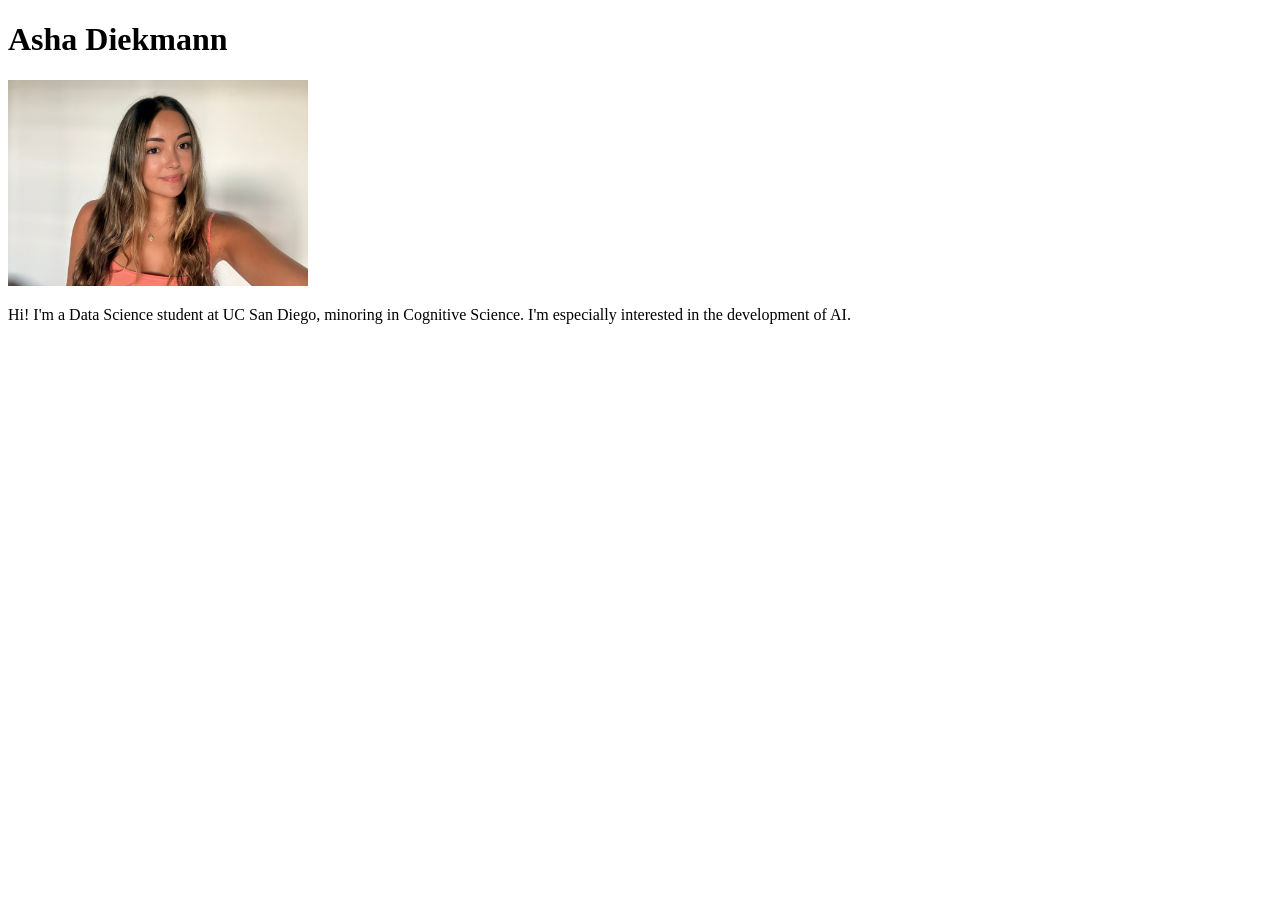
==== index.html @ 2c559eb4 "Add photo" ====
<!DOCTYPE html>
<html lang="en">
<head>
    <meta charset="UTF-8">
    <meta name="viewport" content="width=device-width, initial-scale=1.0">
    <title>Asha Diekmann: Personal site and portfolio</title>
</head>
<body>
    <h1>Asha Diekmann</h1>
    <img src="images/me.jpeg" alt="Photo of Asha Diekmann" width="300">
    <p>Hi! I'm a Data Science student at UC San Diego, minoring in Cognitive Science. I'm especially interested in the development of AI.</p>
</body>
</html>
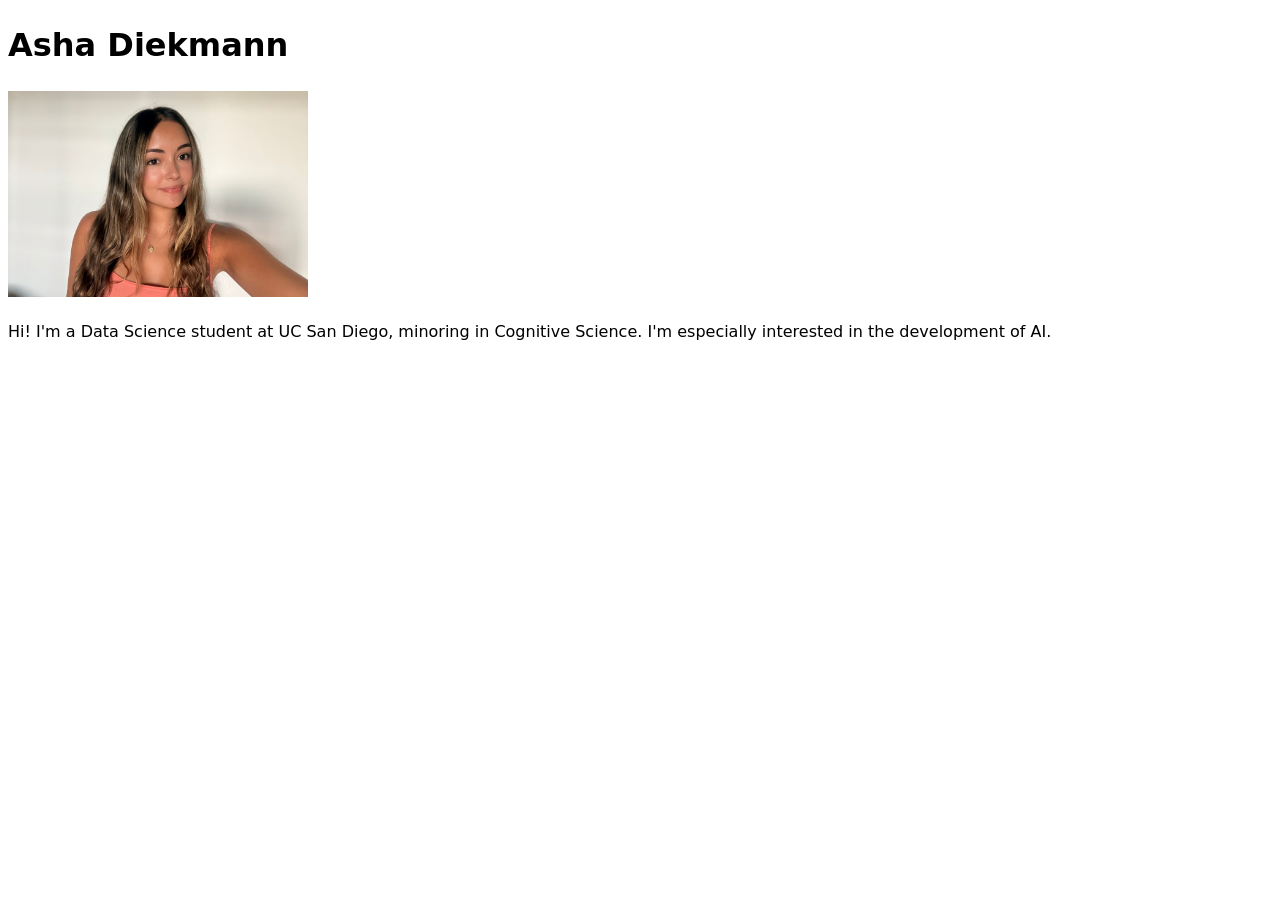
==== commit 7853a5fd: "Add stylesheet" ====
--- a/index.html
+++ b/index.html
@@ -4,6 +4,7 @@
     <meta charset="UTF-8">
     <meta name="viewport" content="width=device-width, initial-scale=1.0">
     <title>Asha Diekmann: Personal site and portfolio</title>
+    <link rel="stylesheet" href="style.css">
 </head>
 <body>
     <h1>Asha Diekmann</h1>
--- a/style.css
+++ b/style.css
@@ -0,0 +1,6 @@
+body {
+  /* Set line height to 1.5 times the font size
+	   and use the OS’s UI font as the website font
+	 */
+  font: 100%/1.5 system-ui;
+}
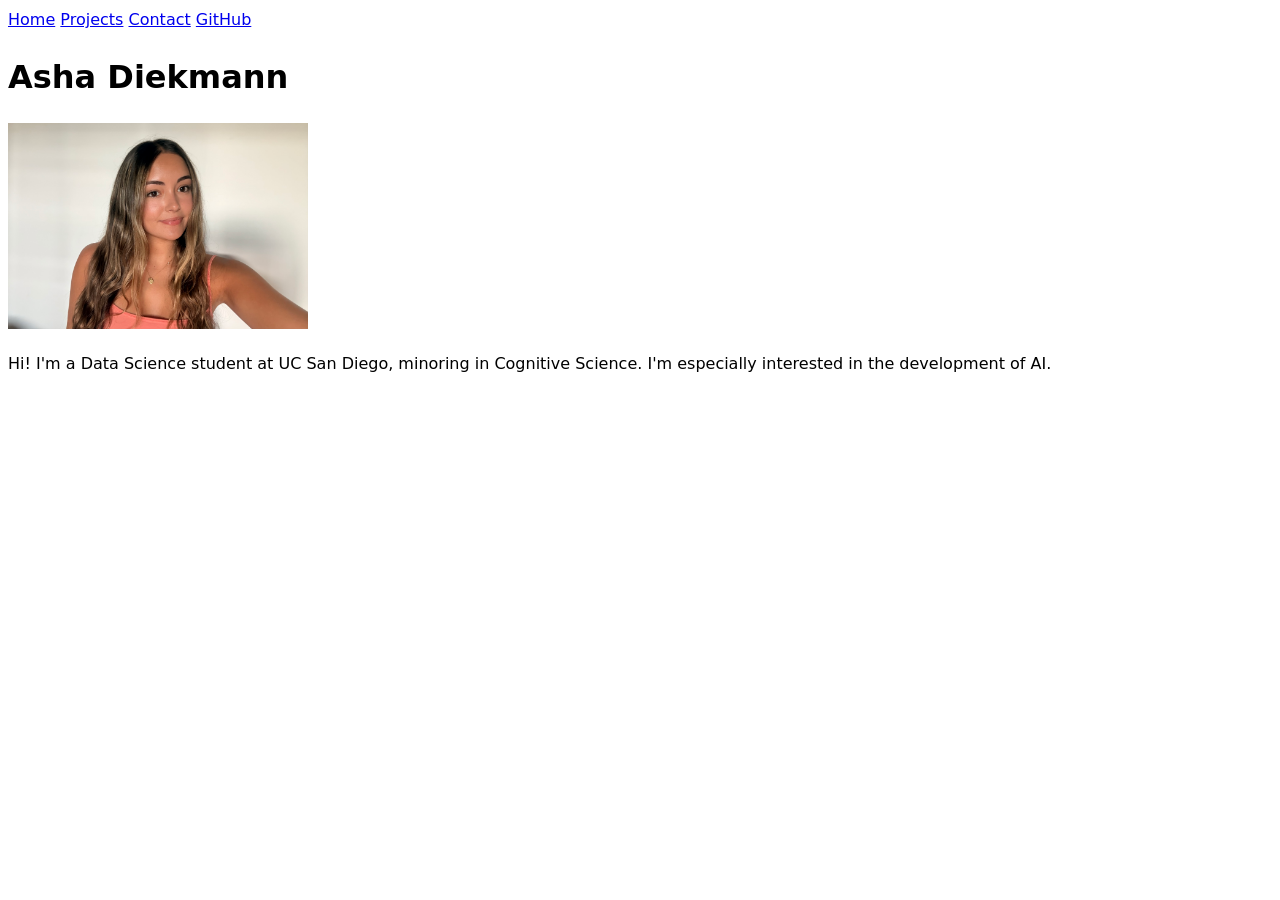
==== commit f647d4d8: "Add projects and contact pages" ====
--- a/index.html
+++ b/index.html
@@ -1,14 +1,24 @@
 <!DOCTYPE html>
 <html lang="en">
+
 <head>
     <meta charset="UTF-8">
     <meta name="viewport" content="width=device-width, initial-scale=1.0">
     <title>Asha Diekmann: Personal site and portfolio</title>
     <link rel="stylesheet" href="style.css">
 </head>
+
 <body>
+    <nav>
+        <a href="./">Home</a>
+        <a href="projects/">Projects</a>
+        <a href="contact/">Contact</a>
+        <a href="https://github.com/ashadiekmann" target="_blank">GitHub</a>
+    </nav>
     <h1>Asha Diekmann</h1>
     <img src="images/me.jpeg" alt="Photo of Asha Diekmann" width="300">
-    <p>Hi! I'm a Data Science student at UC San Diego, minoring in Cognitive Science. I'm especially interested in the development of AI.</p>
+    <p>Hi! I'm a Data Science student at UC San Diego, minoring in Cognitive Science. I'm especially interested in the
+        development of AI.</p>
 </body>
+
 </html>
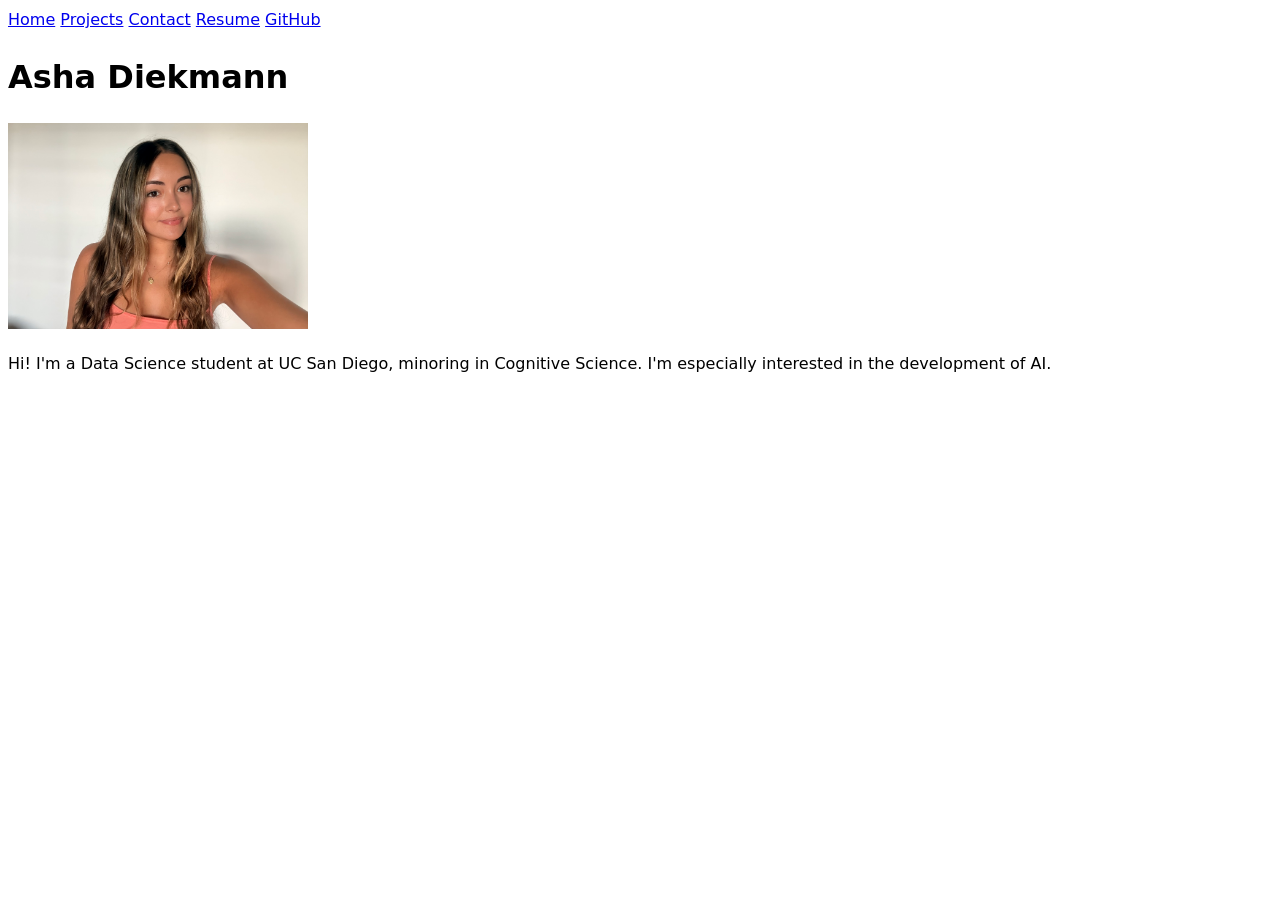
==== commit a6d9400a: "Add resume page" ====
--- a/index.html
+++ b/index.html
@@ -13,6 +13,7 @@
         <a href="./">Home</a>
         <a href="projects/">Projects</a>
         <a href="contact/">Contact</a>
+        <a href="resume/">Resume</a>
         <a href="https://github.com/ashadiekmann" target="_blank">GitHub</a>
     </nav>
     <h1>Asha Diekmann</h1>
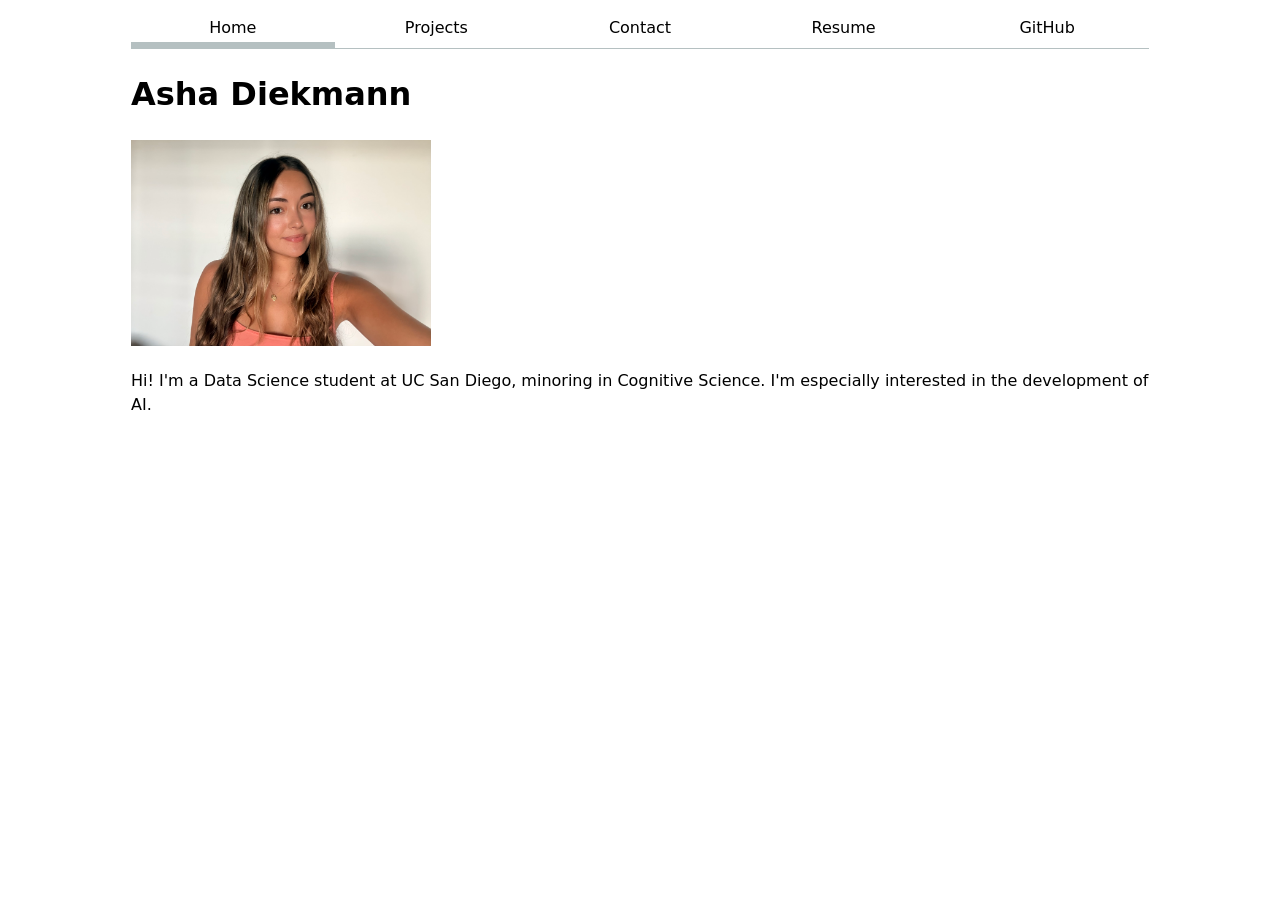
==== commit cc26ee75: "lab2 steps 1-3 --> adding css" ====
--- a/index.html
+++ b/index.html
@@ -10,7 +10,7 @@
 
 <body>
     <nav>
-        <a href="./">Home</a>
+        <a href="./" class="current">Home</a>
         <a href="projects/">Projects</a>
         <a href="contact/">Contact</a>
         <a href="resume/">Resume</a>
--- a/style.css
+++ b/style.css
@@ -1,6 +1,47 @@
 body {
   /* Set line height to 1.5 times the font size
-	   and use the OS’s UI font as the website font
-	 */
+     and use the OS's UI font as the website font
+   */
   font: 100%/1.5 system-ui;
+  max-width: 100ch;
+  margin-inline: max(1em, (100% - 100ch) / 2);
+}
+
+nav {
+  display: flex;
+  margin-bottom: 1em;
+  border-bottom: 1px solid oklch(80% 3% 200);
+}
+
+nav a {
+  flex: 1;
+  text-decoration: none;
+  color: inherit;
+  text-align: center;
+  padding: 0.5em;
+}
+
+nav a.current {
+  border-bottom: 0.4em solid oklch(80% 3% 200);
+  padding-bottom: 0.1em;
+}
+
+input, textarea, button {
+  font: inherit;
+}
+
+form {
+  display: grid;
+  grid-template-columns: auto 1fr;
+  gap: 1em;
+}
+
+form label {
+  display: grid;
+  grid-template-columns: subgrid;
+  grid-column: 1 / -1;
+}
+
+form button {
+  grid-column: 1 / -1;
 }
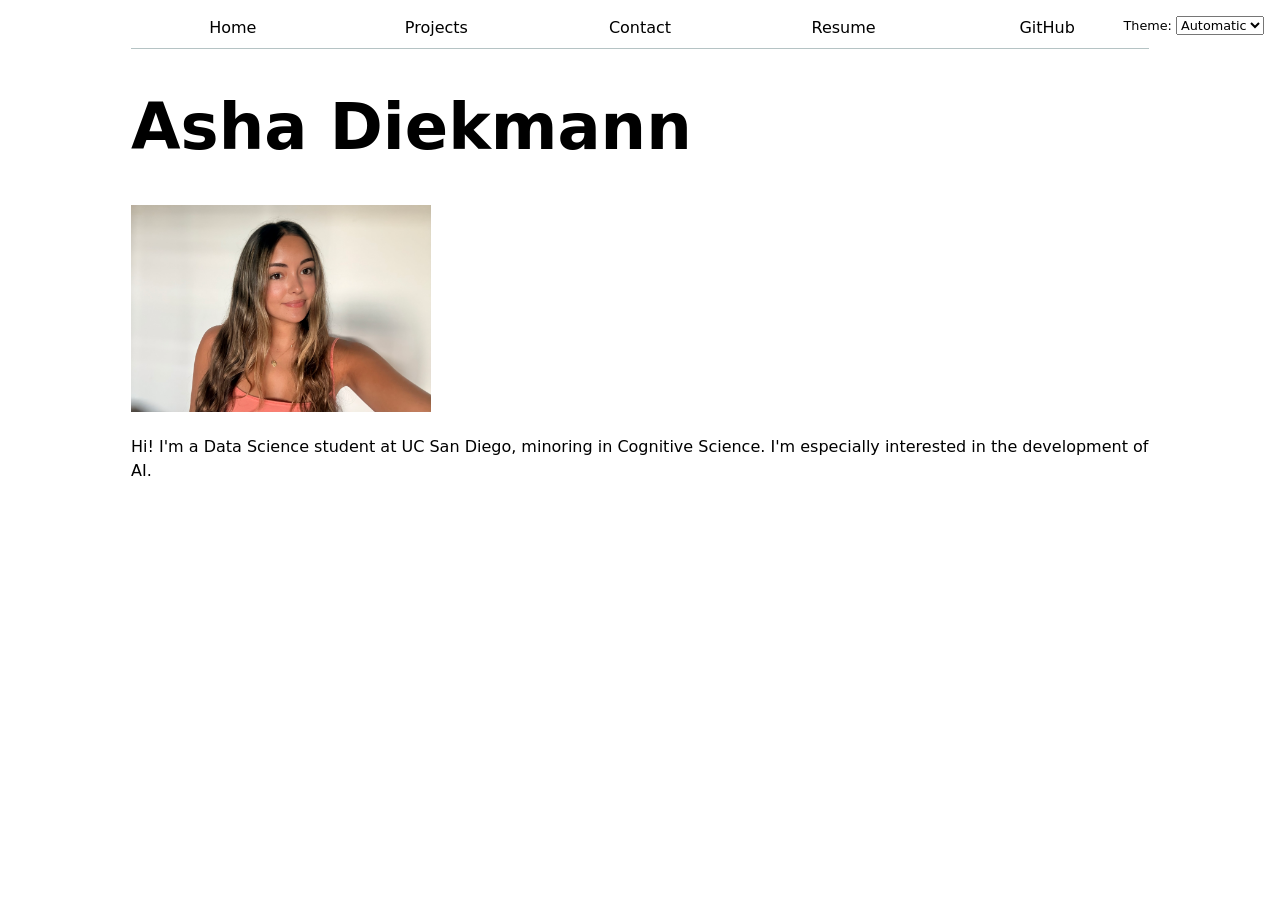
==== commit 8ffcd72e: "Lab 3: JS nav, dark mode switcher, better contact form" ====
--- a/index.html
+++ b/index.html
@@ -6,16 +6,10 @@
     <meta name="viewport" content="width=device-width, initial-scale=1.0">
     <title>Asha Diekmann: Personal site and portfolio</title>
     <link rel="stylesheet" href="style.css">
+    <script type="module" src="global.js"></script>
 </head>
 
 <body>
-    <nav>
-        <a href="./" class="current">Home</a>
-        <a href="projects/">Projects</a>
-        <a href="contact/">Contact</a>
-        <a href="resume/">Resume</a>
-        <a href="https://github.com/ashadiekmann" target="_blank">GitHub</a>
-    </nav>
     <h1>Asha Diekmann</h1>
     <img src="images/me.jpeg" alt="Photo of Asha Diekmann" width="300">
     <p>Hi! I'm a Data Science student at UC San Diego, minoring in Cognitive Science. I'm especially interested in the
--- a/style.css
+++ b/style.css
@@ -1,16 +1,49 @@
+/* Global styles */
+html {
+  color-scheme: light dark;
+}
+
+/* Accent color used across the site (pastel pink) */
+:root {
+  --color-accent: oklch(80% 35% 350);
+  accent-color: var(--color-accent);
+}
+
 body {
   /* Set line height to 1.5 times the font size
      and use the OS's UI font as the website font
    */
   font: 100%/1.5 system-ui;
   max-width: 100ch;
+  /* Center content, with at least 1em of space on the sides */
   margin-inline: max(1em, (100% - 100ch) / 2);
 }
 
+
+/* Headings */
+
+h1 {
+  font-size: 400%;
+}
+
+h1,
+h2,
+h3,
+h4,
+h5,
+h6 {
+  line-height: 1.1;
+  text-wrap: balance;
+}
+
+
+/* Navigation bar */
+
 nav {
+  --border-color: oklch(50% 10% 200 / 40%);
   display: flex;
   margin-bottom: 1em;
-  border-bottom: 1px solid oklch(80% 3% 200);
+  border-bottom: 1px solid var(--border-color);
 }
 
 nav a {
@@ -21,15 +54,30 @@
   padding: 0.5em;
 }
 
+/* Gray bar under the current page's link */
 nav a.current {
-  border-bottom: 0.4em solid oklch(80% 3% 200);
+  border-bottom: 0.4em solid var(--border-color);
   padding-bottom: 0.1em;
 }
 
-input, textarea, button {
+/* Pink bar and background on hover */
+nav a:hover {
+  border-bottom: 0.4em solid var(--color-accent);
+  padding-bottom: 0.1em;
+  background-color: color-mix(in oklch, var(--color-accent), canvas 85%);
+}
+
+
+/* Contact form */
+
+input,
+textarea,
+button,
+select {
   font: inherit;
 }
 
+/* Labels on the left, inputs on the right */
 form {
   display: grid;
   grid-template-columns: auto 1fr;
@@ -44,4 +92,98 @@
 
 form button {
   grid-column: 1 / -1;
+}
+
+
+/* Projects page */
+
+/* As many columns as fit, each at least 15em wide */
+.projects {
+  display: grid;
+  grid-template-columns: repeat(auto-fill, minmax(15em, 1fr));
+  gap: 1em;
+}
+
+/* Subgrid keeps headings and images lined up across cards */
+.projects article {
+  display: grid;
+  grid-template-rows: subgrid;
+  grid-row: span 3;
+}
+
+.projects h2 {
+  margin: 0;
+}
+
+
+/* Resume page */
+
+section {
+  margin-block: 2em;
+}
+
+section h2 {
+  border-bottom: 2px solid var(--color-accent);
+  padding-bottom: 0.2em;
+}
+
+section article {
+  margin-block: 1.5em;
+}
+
+/* Title on the left, date on the right (wraps on small screens) */
+article header {
+  display: flex;
+  flex-wrap: wrap;
+  justify-content: space-between;
+  align-items: baseline;
+  gap: 0 1em;
+}
+
+article header h3,
+article header p {
+  margin: 0;
+}
+
+article header p {
+  color: oklch(50% 0 0);
+  font-size: 90%;
+}
+
+article header a {
+  color: inherit;
+  text-decoration-color: var(--color-accent);
+  text-decoration-thickness: 2px;
+}
+
+/* Skills as pink bubbles */
+.skills {
+  display: flex;
+  flex-wrap: wrap;
+  gap: 0.5em;
+  list-style: none;
+  padding: 0;
+}
+
+.skills li {
+  background-color: oklch(from var(--color-accent) 95% 5% h);
+  padding: 0.25em 0.75em;
+  border-radius: 1em;
+}
+
+/* Theme switcher in the top right corner */
+.color-scheme {
+  position: absolute;
+  top: 1rem;
+  right: 1rem;
+  font-size: 80%;
+}
+
+/* On narrow windows, put the theme switcher above the nav instead of on top of it */
+@media (max-width: 60em) {
+  .color-scheme {
+    position: static;
+    display: block;
+    text-align: right;
+  }
 }
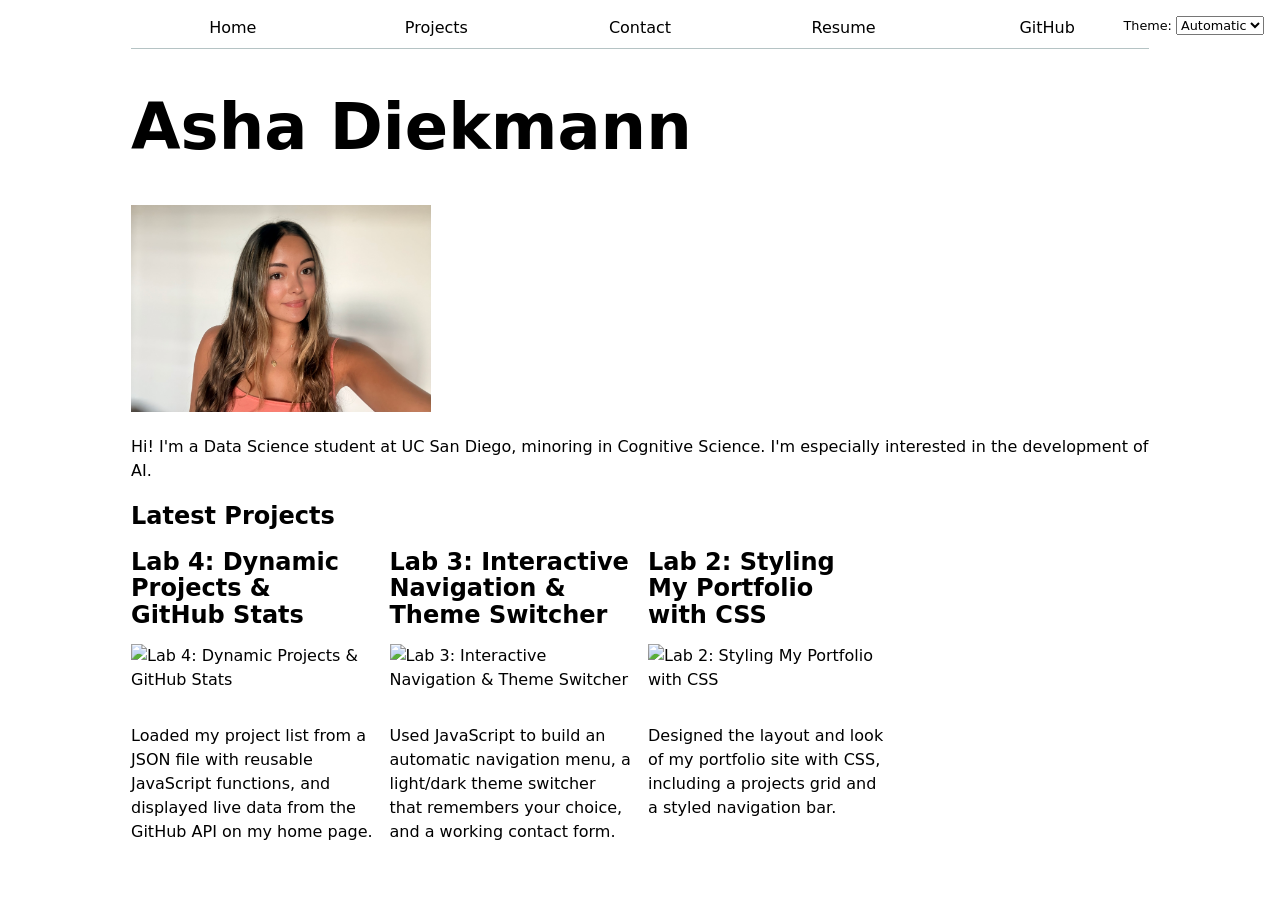
==== commit 1ff02172: "Lab 4: load projects from JSON and show GitHub stats" ====
--- a/index.html
+++ b/index.html
@@ -7,6 +7,7 @@
     <title>Asha Diekmann: Personal site and portfolio</title>
     <link rel="stylesheet" href="style.css">
     <script type="module" src="global.js"></script>
+    <script type="module" src="index.js"></script>
 </head>
 
 <body>
@@ -14,6 +15,11 @@
     <img src="images/me.jpeg" alt="Photo of Asha Diekmann" width="300">
     <p>Hi! I'm a Data Science student at UC San Diego, minoring in Cognitive Science. I'm especially interested in the
         development of AI.</p>
+    <div id="profile-stats"></div>
+    <h2>Latest Projects</h2>
+    <div class="projects">
+        <!-- Dynamically added content will appear here -->
+    </div>
 </body>
 
 </html>
--- a/style.css
+++ b/style.css
@@ -166,7 +166,7 @@
 }
 
 .skills li {
-  background-color: oklch(from var(--color-accent) 95% 5% h);
+  background-color: color-mix(in oklch, var(--color-accent), canvas 85%);
   padding: 0.25em 0.75em;
   border-radius: 1em;
 }
@@ -186,4 +186,24 @@
     display: block;
     text-align: right;
   }
+}
+
+#profile-stats dl {
+  display: grid;
+  grid-template-columns: repeat(4, 1fr);
+  text-align: center;
+}
+
+#profile-stats dt {
+  grid-row: 1;
+  font-size: 0.8em;
+  text-transform: uppercase;
+  opacity: 0.7;
+}
+
+#profile-stats dd {
+  grid-row: 2;
+  margin: 0;
+  font-size: 2em;
+  font-weight: bold;
 }
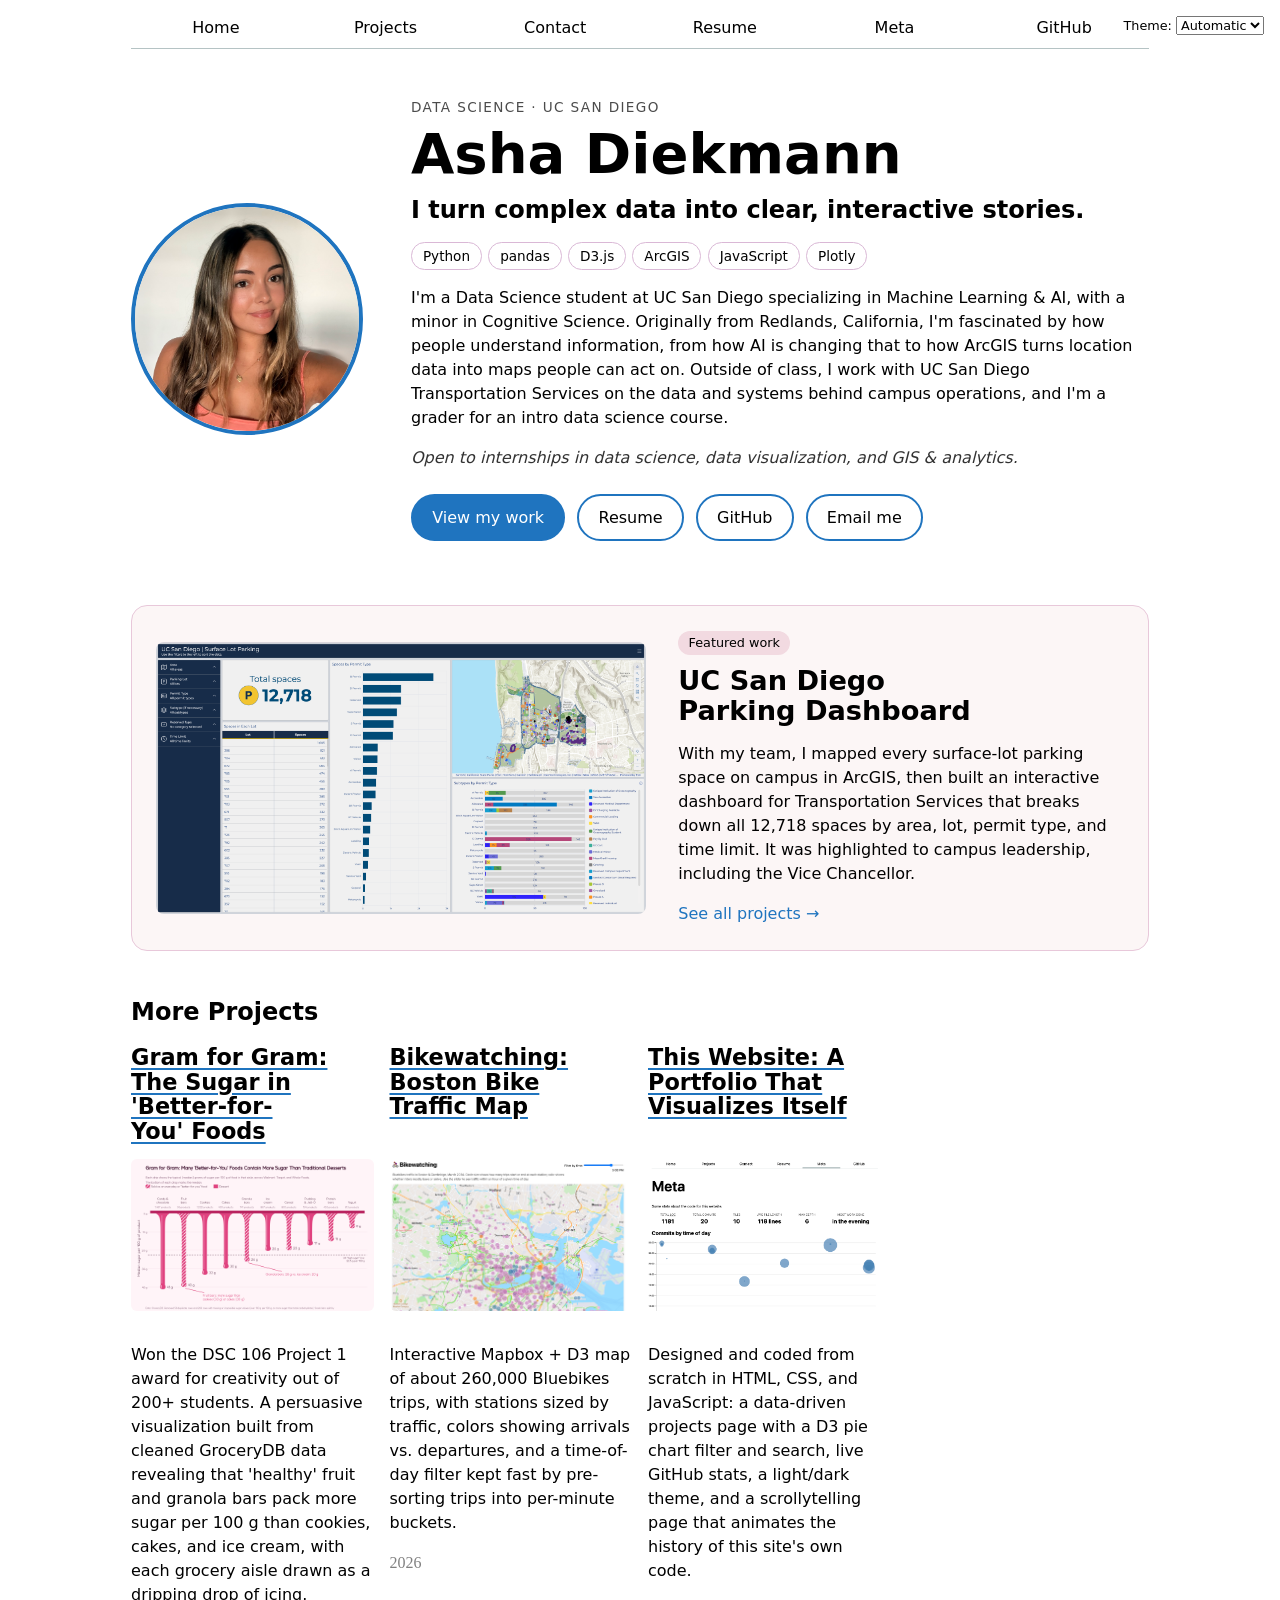
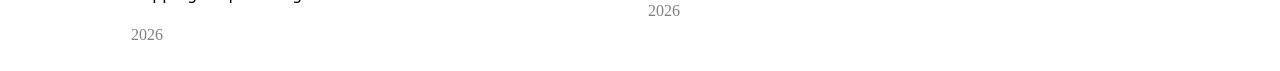
==== commit 4d4e98fd: "Redesign resume, home page, and projects" ====
--- a/index.html
+++ b/index.html
@@ -4,22 +4,64 @@
 <head>
     <meta charset="UTF-8">
     <meta name="viewport" content="width=device-width, initial-scale=1.0">
-    <title>Asha Diekmann: Personal site and portfolio</title>
+    <title>Asha Diekmann | Data Science Portfolio</title>
     <link rel="stylesheet" href="style.css">
     <script type="module" src="global.js"></script>
     <script type="module" src="index.js"></script>
 </head>
 
 <body>
-    <h1>Asha Diekmann</h1>
-    <img src="images/me.jpeg" alt="Photo of Asha Diekmann" width="300">
-    <p>Hi! I'm a Data Science student at UC San Diego, minoring in Cognitive Science. I'm especially interested in the
-        development of AI.</p>
-    <div id="profile-stats"></div>
-    <h2>Latest Projects</h2>
+    <section class="hero">
+        <img src="images/me.jpeg" alt="Photo of Asha Diekmann" class="hero-photo">
+        <div class="hero-text">
+            <p class="eyebrow">Data Science · UC San Diego</p>
+            <h1>Asha Diekmann</h1>
+            <p class="tagline">I turn complex data into clear, interactive stories.</p>
+            <ul class="tools">
+                <li>Python</li>
+                <li>pandas</li>
+                <li>D3.js</li>
+                <li>ArcGIS</li>
+                <li>JavaScript</li>
+                <li>Plotly</li>
+            </ul>
+            <p>
+                I'm a Data Science student at UC San Diego specializing in Machine Learning &amp; AI, with a minor in
+                Cognitive Science. Originally from Redlands, California, I'm fascinated by how people understand
+                information, from how AI is changing that to how ArcGIS turns location data into maps people can
+                act on. Outside of class, I work with UC San Diego Transportation Services on the data and systems
+                behind campus operations, and I'm a grader for an intro data science course.
+            </p>
+            <p class="open-to">Open to internships in data science, data visualization, and GIS &amp; analytics.</p>
+            <div class="buttons">
+                <a class="button primary" href="projects/">View my work</a>
+                <a class="button" href="resume/">Resume</a>
+                <a class="button" href="https://github.com/ashadiekmann" target="_blank">GitHub</a>
+                <a class="button" href="mailto:adiekmann@ucsd.edu">Email me</a>
+            </div>
+        </div>
+    </section>
+
+    <section class="spotlight">
+        <img src="images/arcgis.jpg" alt="UC San Diego surface lot parking dashboard built in ArcGIS">
+        <div>
+            <span class="badge">Featured work</span>
+            <h2>UC San Diego Parking Dashboard</h2>
+            <p>
+                With my team, I mapped every surface-lot parking space on campus in ArcGIS, then built an interactive
+                dashboard for Transportation Services that breaks down all 12,718 spaces by area, lot, permit type,
+                and time limit. It was highlighted to campus leadership, including the Vice Chancellor.
+            </p>
+            <a href="projects/" class="more-link">See all projects →</a>
+        </div>
+    </section>
+
+    <h2>More Projects</h2>
     <div class="projects">
         <!-- Dynamically added content will appear here -->
     </div>
+
+    <div id="profile-stats"></div>
 </body>
 
 </html>
--- a/style.css
+++ b/style.css
@@ -3,9 +3,9 @@
   color-scheme: light dark;
 }
 
-/* Accent color used across the site (pastel pink) */
+/* Accent color used across the site (professional blue) */
 :root {
-  --color-accent: oklch(80% 35% 350);
+  --color-accent: oklch(55% 0.14 250);
   accent-color: var(--color-accent);
 }
 
@@ -104,6 +104,79 @@
   gap: 1em;
 }
 
+.project-year {
+  font-family: Baskerville, serif;
+  font-variant-numeric: oldstyle-nums;
+  color: gray;
+  margin-top: 0;
+}
+
+#projects-pie-plot {
+  max-width: 20em;
+  margin-block: 2em;
+  overflow: visible;
+
+  /* when any slice is hovered, fade out all the other slices */
+  &:has(path:hover) {
+    path:not(:hover) {
+      opacity: 0.5;
+    }
+  }
+
+  path {
+    transition: 300ms;
+    /* smooth fade instead of an instant jump */
+    cursor: pointer;
+    /* shows the slices are clickable */
+  }
+}
+
+/* highlight color for the selected slice and its legend item */
+.selected {
+  /* !important beats the --color set in each <li>'s style attribute */
+  --color: oklch(60% 45% 0) !important;
+
+  &:is(path) {
+    fill: var(--color);
+  }
+}
+
+/* pie on the left, legend on the right */
+.container {
+  display: flex;
+  align-items: center;
+  gap: 2em;
+}
+
+/* legend items in a grid that fills the available width */
+.legend {
+  flex: 1;
+  display: grid;
+  grid-template-columns: repeat(auto-fill, minmax(9em, 1fr));
+  gap: 1em;
+  padding: 1em;
+  margin: 0;
+  border: 1px solid oklch(80% 0 0);
+  border-radius: 0.5em;
+  list-style: none;
+}
+
+/* swatch and text side by side, vertically centered */
+.legend-item {
+  display: flex;
+  align-items: center;
+  gap: 0.5em;
+}
+
+/* a small colored circle that reads its color from --color */
+.swatch {
+  display: inline-block;
+  width: 1em;
+  aspect-ratio: 1 / 1;
+  background-color: var(--color);
+  border-radius: 50%;
+}
+
 /* Subgrid keeps headings and images lined up across cards */
 .projects article {
   display: grid;
@@ -206,4 +279,545 @@
   margin: 0;
   font-size: 2em;
   font-weight: bold;
+}
+
+/* meta page stats */
+dl.stats {
+  display: grid;
+  grid-auto-flow: column;
+  /* each dt/dd pair becomes its own column */
+  grid-template-rows: auto auto;
+  text-align: center;
+}
+
+dl.stats dt {
+  grid-row: 1;
+  font-size: 0.8em;
+  text-transform: uppercase;
+  opacity: 0.7;
+}
+
+dl.stats dd {
+  grid-row: 2;
+  margin: 0;
+  font-size: 1.6em;
+  font-weight: bold;
+}
+
+/* faint gridlines */
+.gridlines .tick line {
+  stroke: currentColor;
+  /* works in light and dark mode */
+  stroke-opacity: 0.15;
+}
+
+.gridlines .domain {
+  display: none;
+  /* hides the extra vertical line */
+}
+
+/* dots grow when hovered */
+circle {
+  /* bigger dots take longer so they all grow at the same speed */
+  transition: all 200ms, r calc(var(--r) * 100ms);
+  transform-origin: center;
+  transform-box: fill-box;
+  /* without this it scales from the top left corner */
+
+  @starting-style {
+    r: 0;
+  }
+}
+
+circle:hover {
+  transform: scale(1.5);
+}
+
+/* info lists: labels in column 1, values in column 2 */
+dl.info {
+  display: grid;
+  grid-template-columns: auto 1fr;
+  gap: 0.25em 1em;
+  margin: 0;
+  transition-duration: 500ms;
+  transition-property: opacity, visibility;
+}
+
+/* hide the tooltip, unless the mouse is on it (so you can click the link) */
+dl.info[hidden]:not(:hover, :focus-within) {
+  opacity: 0;
+  visibility: hidden;
+}
+
+dl.info dt {
+  opacity: 0.6;
+  /* labels less important than values */
+}
+
+dl.info dd {
+  margin: 0;
+}
+
+/* tooltip floats in the top left for now */
+.tooltip {
+  position: fixed;
+  top: 1em;
+  left: 1em;
+  /* 3.2: make it look like a tooltip */
+  background-color: color-mix(in oklch, canvas 85%, transparent);
+  /* see through, works in dark mode */
+  backdrop-filter: blur(6px);
+  /* frosted glass */
+  box-shadow: 0 2px 8px oklch(0% 0 0 / 20%);
+  border-radius: 0.5em;
+  padding: 0.75em 1em;
+  font-size: 90%;
+}
+
+/* brush rectangle with moving dashed border */
+@keyframes marching-ants {
+  to {
+    stroke-dashoffset: -8;
+    /* 5 + 3, one full dash cycle */
+  }
+}
+
+.selection {
+  fill-opacity: 0.1;
+  stroke: currentColor;
+  /* works in dark mode */
+  stroke-opacity: 0.7;
+  stroke-dasharray: 5 3;
+  animation: marching-ants 2s linear infinite;
+}
+
+/* dots inside the brush */
+circle.selected {
+  fill: #ff6b6b;
+}
+
+/* keep project images inside their cards */
+.projects article {
+  min-width: 0;
+}
+
+.projects img {
+  width: 100%;
+  height: auto;
+  aspect-ratio: 16 / 10;
+  object-fit: cover;
+  object-position: top left;
+  border-radius: 6px;
+}
+
+/* lab 8 time slider */
+.time-filter {
+  display: flex;
+  align-items: baseline;
+  gap: 1em;
+}
+
+.time-filter input {
+  flex: 1;
+}
+
+.time-filter time {
+  min-width: 14em;
+  text-align: right;
+}
+
+/* file dots (unit vis) */
+#files {
+  display: grid;
+  grid-template-columns: max-content 1fr;
+  gap: 0.5em 1em;
+
+  > div {
+    grid-column: 1 / -1;
+    display: grid;
+    grid-template-columns: subgrid;
+  }
+
+  dt {
+    grid-column: 1;
+    margin: 0;
+
+    code {
+      font-size: 85%;
+    }
+  }
+
+  dd {
+    grid-column: 2;
+    display: flex;
+    flex-wrap: wrap;
+    align-items: start;
+    align-content: start;
+    gap: 0.15em;
+    padding-top: 0.6em;
+    margin-left: 0;
+  }
+
+  small {
+    display: block;
+    font-size: 75%;
+    opacity: 0.7;
+  }
+}
+
+/* one dot = one line of code */
+.loc {
+  display: flex;
+  width: 0.5em;
+  aspect-ratio: 1;
+  background: var(--color);
+  border-radius: 50%;
+  transition: scale 300ms;
+
+  @starting-style {
+    scale: 0;
+  }
+}
+
+/* scrollytelling: text on one side, sticky chart on the other */
+#scrolly-1,
+#scrolly-2 {
+  position: relative;
+  display: flex;
+  gap: 1rem;
+
+  > * {
+    flex: 1;
+  }
+}
+
+#scatter-story,
+#files-story {
+  position: relative;
+}
+
+#scatter-plot,
+#files-plot {
+  position: sticky;
+  top: 0;
+  left: 0;
+  bottom: auto;
+  /* without this it stretches to the full height and wont stick */
+  align-self: start;
+}
+
+#scatter-plot {
+  height: 50vh;
+}
+
+/* smaller story text, closer together like the demo */
+#scatter-story,
+#files-story {
+  font-size: 90%;
+}
+
+.step {
+  padding-bottom: 1.5em;
+}
+
+/* extra room after the last step so it can still scroll up to the middle */
+.step:last-child {
+  padding-bottom: 50vh;
+}
+
+/* scrolling does the same job now, so hide the slider bar but keep the date */
+.time-filter input {
+  display: none;
+}
+
+/* ---------- home page intro ---------- */
+.hero {
+  display: flex;
+  align-items: center;
+  gap: 3em;
+  margin-block: 3em 4em;
+}
+
+/* round photo with a pink ring */
+.hero-photo {
+  width: 14em;
+  aspect-ratio: 1;
+  object-fit: cover;
+  object-position: center 30%;
+  border-radius: 50%;
+  border: 4px solid var(--color-accent);
+  flex-shrink: 0;
+}
+
+.hero h1 {
+  font-size: 350%;
+  margin: 0.1em 0;
+}
+
+/* small label above the name */
+.eyebrow {
+  text-transform: uppercase;
+  letter-spacing: 0.1em;
+  font-size: 85%;
+  opacity: 0.7;
+  margin: 0;
+}
+
+.tagline {
+  font-size: 150%;
+  font-weight: 600;
+  margin: 0.3em 0 0.6em;
+}
+
+.open-to {
+  opacity: 0.8;
+  font-style: italic;
+}
+
+/* pill-shaped buttons */
+.buttons {
+  display: flex;
+  flex-wrap: wrap;
+  gap: 0.75em;
+  margin-top: 1.5em;
+}
+
+.button {
+  padding: 0.6em 1.2em;
+  border: 2px solid var(--color-accent);
+  border-radius: 2em;
+  color: inherit;
+  text-decoration: none;
+  font-weight: 500;
+  transition: 200ms;
+}
+
+.button:hover {
+  background-color: color-mix(in oklch, var(--color-accent), canvas 80%);
+}
+
+/* the main button is filled in */
+.button.primary {
+  background-color: var(--color-accent);
+  color: white;
+}
+
+/* on phones, stack the photo above the text */
+@media (max-width: 40em) {
+  .hero {
+    flex-direction: column;
+    text-align: center;
+  }
+
+  .buttons {
+    justify-content: center;
+  }
+}
+
+/* ---------- tool tags under the headline ---------- */
+.tools {
+  display: flex;
+  flex-wrap: wrap;
+  gap: 0.4em;
+  list-style: none;
+  padding: 0;
+  margin: 0 0 1em;
+}
+
+.tools li {
+  font-size: 85%;
+  padding: 0.2em 0.8em;
+  border-radius: 1em;
+  border: 1px solid color-mix(in oklch, var(--color-accent), canvas 60%);
+}
+
+/* ---------- featured work spotlight ---------- */
+.spotlight {
+  display: grid;
+  grid-template-columns: 1.1fr 1fr;
+  gap: 2em;
+  align-items: center;
+  padding: 1.5em;
+  margin-block: 0 3em;
+  border-radius: 1em;
+  border: 1px solid color-mix(in oklch, var(--color-accent), canvas 70%);
+  background-color: color-mix(in oklch, var(--color-accent), canvas 95%);
+}
+
+.spotlight img {
+  display: block;
+  width: 100%;
+  border-radius: 0.5em;
+}
+
+/* undo the resume-page underline that all section headings get */
+.spotlight h2 {
+  border: none;
+  padding: 0;
+  margin: 0.4em 0;
+  font-size: 170%;
+}
+
+.badge {
+  display: inline-block;
+  font-size: 80%;
+  padding: 0.2em 0.8em;
+  border-radius: 1em;
+  background-color: color-mix(in oklch, var(--color-accent), canvas 80%);
+}
+
+.more-link {
+  color: var(--color-accent);
+  font-weight: 500;
+  text-decoration: none;
+}
+
+.more-link:hover {
+  text-decoration: underline;
+}
+
+/* project titles: dark text with a blue underline instead of default link colors */
+.projects h2 a {
+  color: inherit;
+  text-decoration-color: var(--color-accent);
+  text-decoration-thickness: 2px;
+  text-underline-offset: 0.15em;
+  transition: 200ms;
+}
+
+.projects h2 a:hover {
+  color: var(--color-accent);
+}
+
+.projects h2 {
+  font-size: 140%;
+}
+
+/* on phones: stack the spotlight and center the tags */
+@media (max-width: 40em) {
+  .spotlight {
+    grid-template-columns: 1fr;
+  }
+
+  .tools {
+    justify-content: center;
+  }
+}
+
+/* ---------- resume contact line ---------- */
+.contact {
+  margin-top: -1em;
+  opacity: 0.8;
+}
+
+.contact a {
+  color: inherit;
+  text-decoration-color: var(--color-accent);
+}
+
+/* ---------- resume page ---------- */
+
+/* name on the left, contact buttons on the right */
+.resume-header {
+  display: flex;
+  flex-wrap: wrap;
+  justify-content: space-between;
+  align-items: flex-end;
+  gap: 1em;
+  padding-bottom: 1em;
+  margin-bottom: 1em;
+  border-bottom: 3px solid var(--color-accent);
+}
+
+.resume-header h1 {
+  font-size: 300%;
+  margin: 0;
+}
+
+.resume-header .subtitle {
+  margin: 0.3em 0 0;
+  opacity: 0.75;
+}
+
+/* smaller pill buttons in the header */
+.resume-header .buttons {
+  margin-top: 0;
+}
+
+.resume-header .button {
+  font-size: 90%;
+  padding: 0.4em 1em;
+}
+
+/* timeline: a thin line down the left with a dot for each entry */
+.timeline {
+  margin-left: 0.4em;
+  padding-left: 1.5em;
+  border-left: 2px solid color-mix(in oklch, var(--color-accent), canvas 60%);
+}
+
+.timeline article {
+  position: relative;
+}
+
+.timeline article::before {
+  content: "";
+  position: absolute;
+  /* centers the dot on the line */
+  left: calc(-1.5em - 7px);
+  top: 0.3em;
+  width: 12px;
+  height: 12px;
+  border-radius: 50%;
+  background-color: var(--color-accent);
+}
+
+/* award cards */
+.awards {
+  display: grid;
+  grid-template-columns: repeat(auto-fit, minmax(14em, 1fr));
+  gap: 1em;
+  list-style: none;
+  padding: 0;
+}
+
+.awards li {
+  padding: 0.8em 1em;
+  border-radius: 0.6em;
+  background-color: color-mix(in oklch, var(--color-accent), canvas 88%);
+}
+
+.awards strong {
+  display: block;
+}
+
+.awards span {
+  font-size: 90%;
+  opacity: 0.8;
+}
+
+/* skills: label on the left, chips on the right */
+.skill-groups {
+  display: grid;
+  grid-template-columns: max-content 1fr;
+  gap: 0.75em 1.5em;
+  align-items: start;
+}
+
+.skill-groups h3 {
+  margin: 0;
+  padding-top: 0.25em;
+  font-size: 100%;
+  opacity: 0.75;
+}
+
+.skill-groups .skills {
+  margin: 0;
+}
+
+/* on phones, stack the skill labels above their chips */
+@media (max-width: 40em) {
+  .skill-groups {
+    grid-template-columns: 1fr;
+  }
 }
